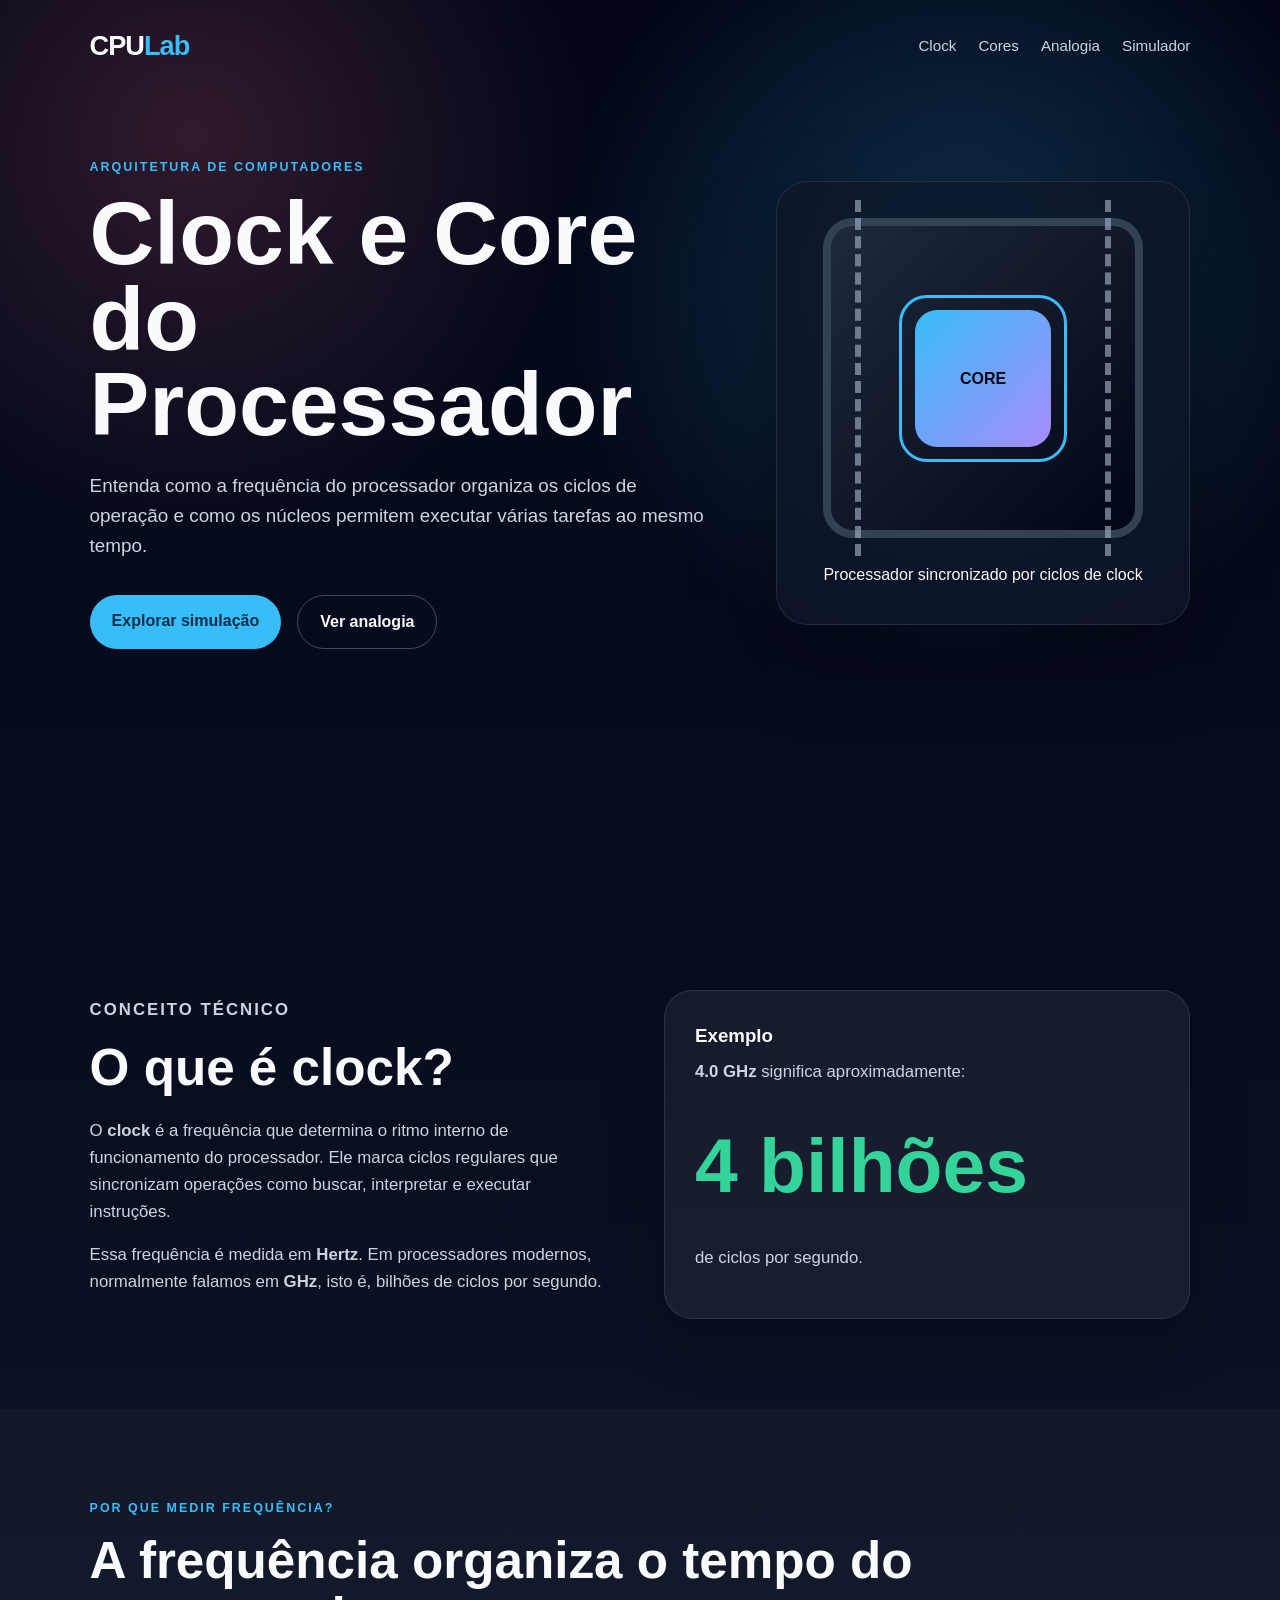
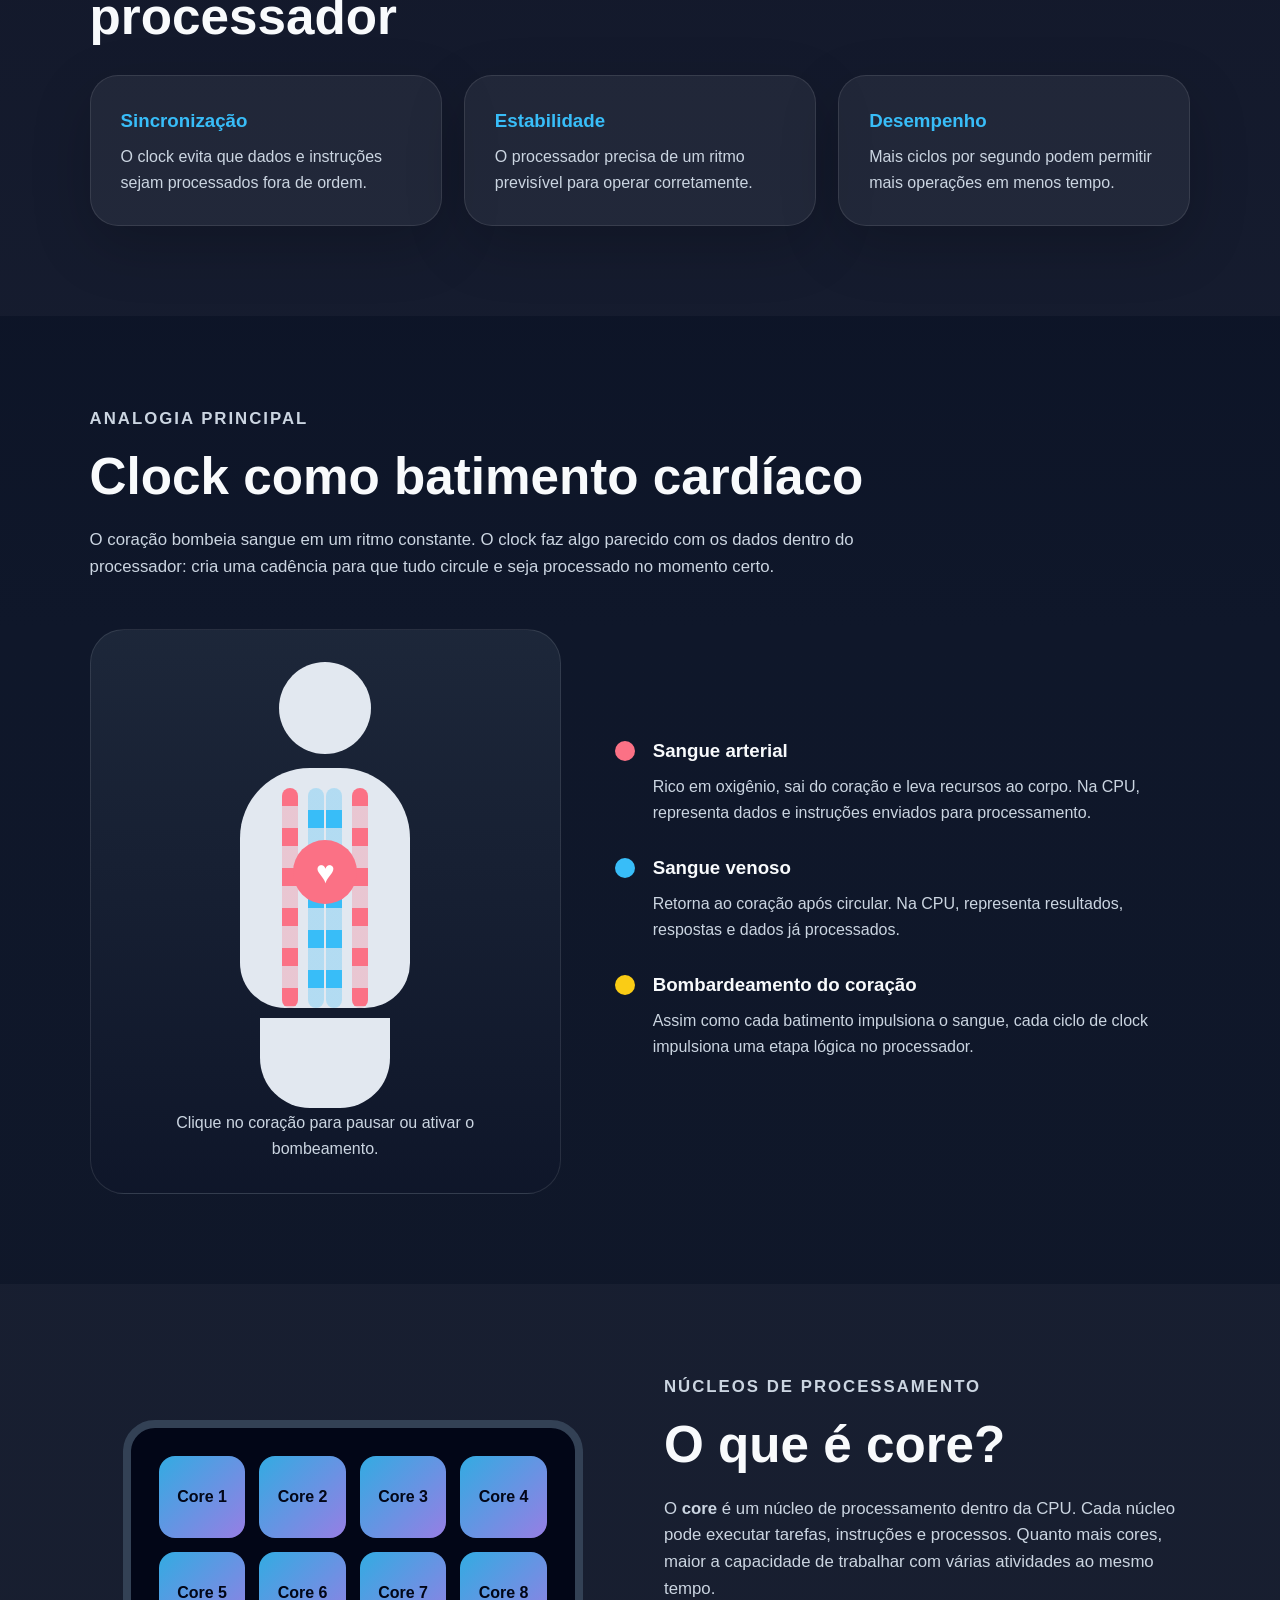
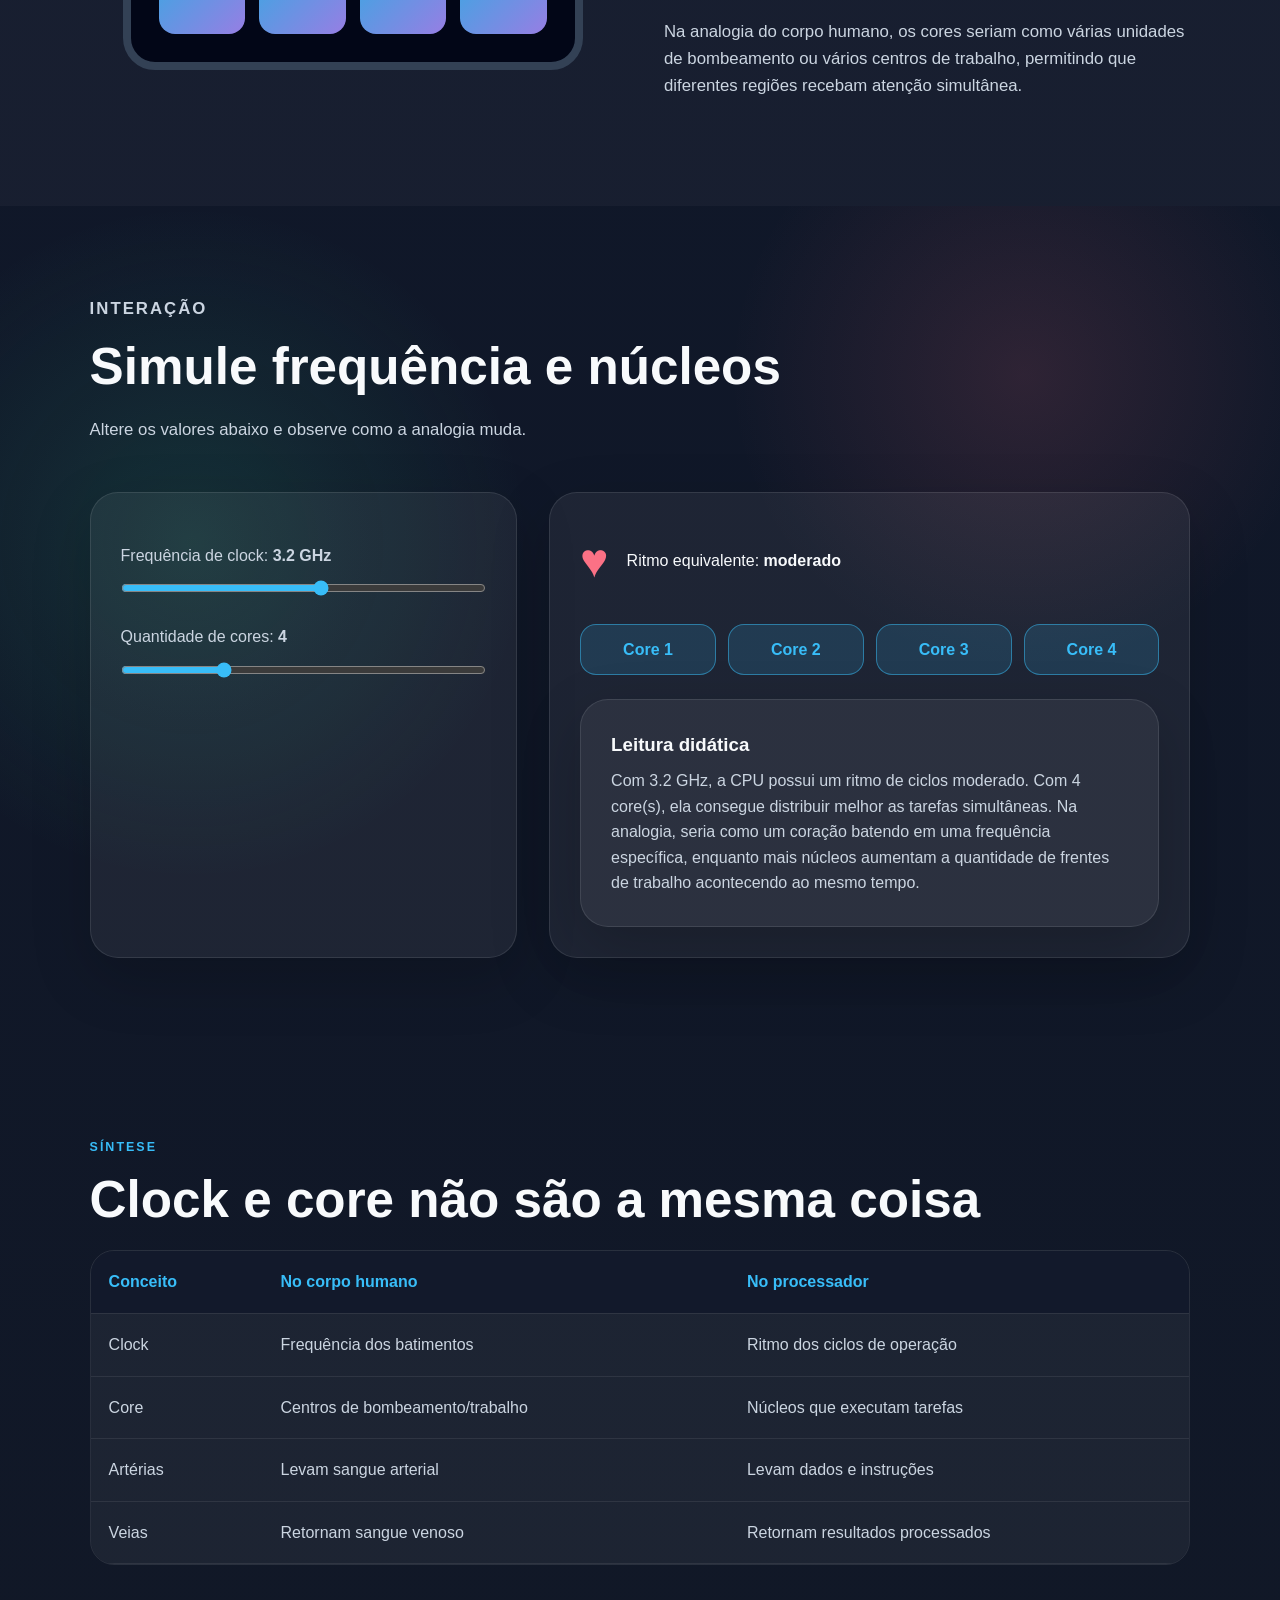
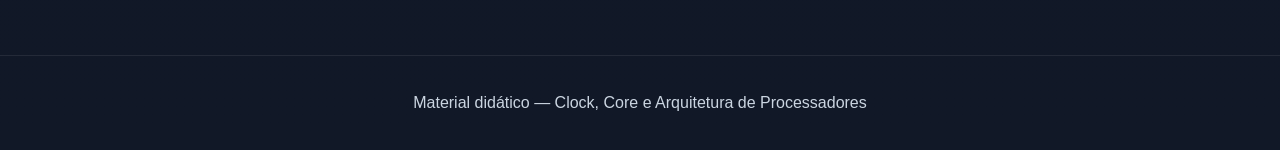
==== index.html @ c0d6f3f6 "Add files via upload" ====
<!DOCTYPE html>
<html lang="pt-BR">
<head>
  <meta charset="UTF-8" />
  <meta name="viewport" content="width=device-width, initial-scale=1.0" />
  <title>Clock e Core do Processador | Analogia com o Corpo Humano</title>
  <link rel="stylesheet" href="style.css" />
</head>
<body>
  <header class="hero">
    <nav class="topbar">
      <div class="brand">CPU<span>Lab</span></div>
      <div class="navlinks">
        <a href="#clock">Clock</a>
        <a href="#cores">Cores</a>
        <a href="#analogia">Analogia</a>
        <a href="#simulador">Simulador</a>
      </div>
    </nav>

    <section class="hero-content">
      <div>
        <p class="eyebrow">Arquitetura de Computadores</p>
        <h1>Clock e Core do Processador</h1>
        <p class="hero-text">
          Entenda como a frequência do processador organiza os ciclos de operação
          e como os núcleos permitem executar várias tarefas ao mesmo tempo.
        </p>
        <div class="hero-actions">
          <a class="btn primary" href="#simulador">Explorar simulação</a>
          <a class="btn secondary" href="#analogia">Ver analogia</a>
        </div>
      </div>

      <div class="cpu-card" aria-label="Ilustração de processador">
        <div class="chip">
          <div class="chip-core">CORE</div>
          <div class="pulse-ring"></div>
        </div>
        <p>Processador sincronizado por ciclos de clock</p>
      </div>
    </section>
  </header>

  <main>
    <section id="clock" class="section grid-two">
      <div>
        <p class="eyebrow">Conceito técnico</p>
        <h2>O que é clock?</h2>
        <p>
          O <strong>clock</strong> é a frequência que determina o ritmo interno de funcionamento
          do processador. Ele marca ciclos regulares que sincronizam operações como buscar,
          interpretar e executar instruções.
        </p>
        <p>
          Essa frequência é medida em <strong>Hertz</strong>. Em processadores modernos,
          normalmente falamos em <strong>GHz</strong>, isto é, bilhões de ciclos por segundo.
        </p>
      </div>

      <div class="info-box">
        <h3>Exemplo</h3>
        <p><strong>4.0 GHz</strong> significa aproximadamente:</p>
        <div class="big-number">4 bilhões</div>
        <p>de ciclos por segundo.</p>
      </div>
    </section>

    <section class="section cards-section">
      <p class="eyebrow">Por que medir frequência?</p>
      <h2>A frequência organiza o tempo do processador</h2>
      <div class="cards">
        <article class="card">
          <h3>Sincronização</h3>
          <p>O clock evita que dados e instruções sejam processados fora de ordem.</p>
        </article>
        <article class="card">
          <h3>Estabilidade</h3>
          <p>O processador precisa de um ritmo previsível para operar corretamente.</p>
        </article>
        <article class="card">
          <h3>Desempenho</h3>
          <p>Mais ciclos por segundo podem permitir mais operações em menos tempo.</p>
        </article>
      </div>
    </section>

    <section id="analogia" class="section analogy-section">
      <div class="section-title">
        <p class="eyebrow">Analogia principal</p>
        <h2>Clock como batimento cardíaco</h2>
        <p>
          O coração bombeia sangue em um ritmo constante. O clock faz algo parecido
          com os dados dentro do processador: cria uma cadência para que tudo circule
          e seja processado no momento certo.
        </p>
      </div>

      <div class="body-analogy">
        <div class="human-panel">
          <div class="human-body">
            <div class="head"></div>
            <div class="torso">
              <button id="heartBtn" class="heart" aria-label="Coração interativo">♥</button>
              <div class="artery artery-left"></div>
              <div class="artery artery-right"></div>
              <div class="vein vein-left"></div>
              <div class="vein vein-right"></div>
            </div>
            <div class="legs"></div>
          </div>
          <p class="hint">Clique no coração para pausar ou ativar o bombeamento.</p>
        </div>

        <div class="analogy-text">
          <div class="legend-item arterial">
            <span></span>
            <div>
              <h3>Sangue arterial</h3>
              <p>Rico em oxigênio, sai do coração e leva recursos ao corpo. Na CPU, representa dados e instruções enviados para processamento.</p>
            </div>
          </div>

          <div class="legend-item venous">
            <span></span>
            <div>
              <h3>Sangue venoso</h3>
              <p>Retorna ao coração após circular. Na CPU, representa resultados, respostas e dados já processados.</p>
            </div>
          </div>

          <div class="legend-item clock">
            <span></span>
            <div>
              <h3>Bombardeamento do coração</h3>
              <p>Assim como cada batimento impulsiona o sangue, cada ciclo de clock impulsiona uma etapa lógica no processador.</p>
            </div>
          </div>
        </div>
      </div>
    </section>

    <section id="cores" class="section grid-two reverse">
      <div class="core-visual">
        <div class="multi-chip">
          <div>Core 1</div>
          <div>Core 2</div>
          <div>Core 3</div>
          <div>Core 4</div>
          <div>Core 5</div>
          <div>Core 6</div>
          <div>Core 7</div>
          <div>Core 8</div>
        </div>
      </div>
      <div>
        <p class="eyebrow">Núcleos de processamento</p>
        <h2>O que é core?</h2>
        <p>
          O <strong>core</strong> é um núcleo de processamento dentro da CPU. Cada núcleo pode executar
          tarefas, instruções e processos. Quanto mais cores, maior a capacidade de trabalhar
          com várias atividades ao mesmo tempo.
        </p>
        <p>
          Na analogia do corpo humano, os cores seriam como várias unidades de bombeamento
          ou vários centros de trabalho, permitindo que diferentes regiões recebam atenção simultânea.
        </p>
      </div>
    </section>

    <section id="simulador" class="section simulator">
      <div class="section-title">
        <p class="eyebrow">Interação</p>
        <h2>Simule frequência e núcleos</h2>
        <p>Altere os valores abaixo e observe como a analogia muda.</p>
      </div>

      <div class="sim-grid">
        <div class="controls">
          <label for="clockRange">Frequência de clock: <strong><span id="clockValue">3.2</span> GHz</strong></label>
          <input id="clockRange" type="range" min="1" max="5" step="0.1" value="3.2" />

          <label for="coreRange">Quantidade de cores: <strong><span id="coreValue">4</span></strong></label>
          <input id="coreRange" type="range" min="1" max="12" step="1" value="4" />
        </div>

        <div class="simulation-output">
          <div class="heart-monitor">
            <div id="beatIcon" class="beat-icon">♥</div>
            <p>Ritmo equivalente: <strong id="rhythmText">moderado</strong></p>
          </div>

          <div class="core-output" id="coreOutput"></div>

          <div class="performance-box">
            <h3>Leitura didática</h3>
            <p id="performanceText"></p>
          </div>
        </div>
      </div>
    </section>

    <section class="section comparison">
      <p class="eyebrow">Síntese</p>
      <h2>Clock e core não são a mesma coisa</h2>
      <div class="table-wrap">
        <table>
          <thead>
            <tr>
              <th>Conceito</th>
              <th>No corpo humano</th>
              <th>No processador</th>
            </tr>
          </thead>
          <tbody>
            <tr>
              <td>Clock</td>
              <td>Frequência dos batimentos</td>
              <td>Ritmo dos ciclos de operação</td>
            </tr>
            <tr>
              <td>Core</td>
              <td>Centros de bombeamento/trabalho</td>
              <td>Núcleos que executam tarefas</td>
            </tr>
            <tr>
              <td>Artérias</td>
              <td>Levam sangue arterial</td>
              <td>Levam dados e instruções</td>
            </tr>
            <tr>
              <td>Veias</td>
              <td>Retornam sangue venoso</td>
              <td>Retornam resultados processados</td>
            </tr>
          </tbody>
        </table>
      </div>
    </section>
  </main>

  <footer>
    <p>Material didático — Clock, Core e Arquitetura de Processadores</p>
  </footer>

  <script src="script.js"></script>
</body>
</html>
---- style.css ----
* {
  box-sizing: border-box;
  margin: 0;
  padding: 0;
}

:root {
  --bg: #0f172a;
  --panel: #111827;
  --panel-2: #1f2937;
  --text: #f8fafc;
  --muted: #cbd5e1;
  --blue: #38bdf8;
  --red: #fb7185;
  --purple: #a78bfa;
  --green: #34d399;
  --yellow: #facc15;
  --white: #ffffff;
}

html {
  scroll-behavior: smooth;
}

body {
  font-family: Arial, Helvetica, sans-serif;
  background: linear-gradient(180deg, #020617 0%, #0f172a 45%, #111827 100%);
  color: var(--text);
  line-height: 1.6;
}

a {
  color: inherit;
  text-decoration: none;
}

.hero {
  min-height: 100vh;
  padding: 24px 7vw 80px;
  background:
    radial-gradient(circle at 75% 30%, rgba(56, 189, 248, 0.22), transparent 35%),
    radial-gradient(circle at 15% 15%, rgba(251, 113, 133, 0.18), transparent 30%);
}

.topbar {
  display: flex;
  justify-content: space-between;
  align-items: center;
  gap: 24px;
  margin-bottom: 90px;
}

.brand {
  font-size: 1.7rem;
  font-weight: 800;
  letter-spacing: -1px;
}

.brand span {
  color: var(--blue);
}

.navlinks {
  display: flex;
  gap: 22px;
  color: var(--muted);
  font-size: 0.95rem;
}

.navlinks a:hover {
  color: var(--blue);
}

.hero-content {
  display: grid;
  grid-template-columns: 1.2fr 0.8fr;
  gap: 64px;
  align-items: center;
}

.eyebrow {
  color: var(--blue);
  text-transform: uppercase;
  letter-spacing: 2px;
  font-weight: 700;
  font-size: 0.78rem;
  margin-bottom: 14px;
}

h1 {
  font-size: clamp(3rem, 7vw, 6.5rem);
  line-height: 0.95;
  max-width: 850px;
  margin-bottom: 24px;
}

h2 {
  font-size: clamp(2rem, 4vw, 3.2rem);
  line-height: 1.1;
  margin-bottom: 22px;
}

h3 {
  margin-bottom: 8px;
}

.hero-text {
  color: var(--muted);
  max-width: 690px;
  font-size: 1.18rem;
}

.hero-actions {
  display: flex;
  flex-wrap: wrap;
  gap: 16px;
  margin-top: 34px;
}

.btn {
  padding: 13px 22px;
  border-radius: 999px;
  font-weight: 700;
  transition: transform 0.2s, background 0.2s;
}

.btn:hover {
  transform: translateY(-2px);
}

.primary {
  background: var(--blue);
  color: #082f49;
}

.secondary {
  border: 1px solid rgba(255,255,255,0.25);
  color: var(--text);
}

.cpu-card {
  padding: 36px;
  background: rgba(15, 23, 42, 0.78);
  border: 1px solid rgba(255,255,255,0.1);
  border-radius: 32px;
  text-align: center;
  box-shadow: 0 30px 80px rgba(0,0,0,0.35);
}

.chip {
  width: min(320px, 80vw);
  aspect-ratio: 1;
  margin: 0 auto 24px;
  background:
    linear-gradient(135deg, #1e293b, #020617),
    repeating-linear-gradient(90deg, transparent 0 14px, rgba(255,255,255,0.08) 14px 18px);
  border: 8px solid #334155;
  border-radius: 30px;
  display: grid;
  place-items: center;
  position: relative;
}

.chip::before,
.chip::after {
  content: "";
  position: absolute;
  inset: -26px 24px;
  border-left: 6px dashed rgba(148, 163, 184, 0.45);
  border-right: 6px dashed rgba(148, 163, 184, 0.45);
}

.chip-core {
  width: 45%;
  aspect-ratio: 1;
  border-radius: 22px;
  background: linear-gradient(135deg, var(--blue), var(--purple));
  display: grid;
  place-items: center;
  color: #020617;
  font-weight: 900;
  z-index: 2;
}

.pulse-ring {
  position: absolute;
  width: 55%;
  aspect-ratio: 1;
  border: 3px solid var(--blue);
  border-radius: 28px;
  animation: pulse 1.4s infinite;
}

@keyframes pulse {
  0% { transform: scale(0.8); opacity: 0.9; }
  100% { transform: scale(1.45); opacity: 0; }
}

.section {
  padding: 90px 7vw;
}

.grid-two {
  display: grid;
  grid-template-columns: 1fr 1fr;
  gap: 48px;
  align-items: center;
}

.grid-two p,
.section-title p {
  color: var(--muted);
  font-size: 1.05rem;
  margin-bottom: 16px;
}

.info-box,
.card,
.performance-box,
.controls,
.simulation-output {
  background: rgba(255,255,255,0.06);
  border: 1px solid rgba(255,255,255,0.1);
  border-radius: 28px;
  padding: 30px;
  box-shadow: 0 20px 60px rgba(0,0,0,0.18);
}

.big-number {
  font-size: clamp(2.8rem, 6vw, 5rem);
  font-weight: 900;
  color: var(--green);
  margin: 18px 0;
}

.cards-section {
  background: rgba(255,255,255,0.03);
}

.cards {
  display: grid;
  grid-template-columns: repeat(3, 1fr);
  gap: 22px;
  margin-top: 30px;
}

.card h3 {
  color: var(--blue);
}

.card p {
  color: var(--muted);
}

.section-title {
  max-width: 850px;
  margin-bottom: 48px;
}

.body-analogy {
  display: grid;
  grid-template-columns: 0.9fr 1.1fr;
  gap: 54px;
  align-items: center;
}

.human-panel {
  background: linear-gradient(180deg, rgba(30, 41, 59, 0.92), rgba(15, 23, 42, 0.92));
  border: 1px solid rgba(255,255,255,0.1);
  border-radius: 34px;
  padding: 32px;
  text-align: center;
}

.human-body {
  width: 260px;
  height: 430px;
  margin: 0 auto;
  position: relative;
}

.head {
  width: 92px;
  height: 92px;
  border-radius: 50%;
  background: #e2e8f0;
  margin: 0 auto 14px;
}

.torso {
  width: 170px;
  height: 240px;
  border-radius: 70px 70px 45px 45px;
  background: #e2e8f0;
  margin: 0 auto;
  position: relative;
  overflow: hidden;
}

.legs {
  width: 130px;
  height: 90px;
  margin: 10px auto 0;
  border-radius: 0 0 50px 50px;
  background: #e2e8f0;
}

.heart {
  position: absolute;
  top: 72px;
  left: 50%;
  transform: translateX(-50%);
  width: 64px;
  height: 64px;
  border: 0;
  border-radius: 50%;
  background: var(--red);
  color: white;
  font-size: 2rem;
  cursor: pointer;
  z-index: 5;
  animation: heartbeat 0.8s infinite;
}

.heart.paused {
  animation-play-state: paused;
  opacity: 0.75;
}

@keyframes heartbeat {
  0%, 100% { transform: translateX(-50%) scale(1); }
  35% { transform: translateX(-50%) scale(1.18); }
  60% { transform: translateX(-50%) scale(0.92); }
}

.artery,
.vein {
  position: absolute;
  width: 16px;
  height: 220px;
  border-radius: 999px;
  background-size: 100% 40px;
  animation: flow 1.1s linear infinite;
}

.artery {
  background-image: linear-gradient(to bottom, var(--red) 45%, rgba(251,113,133,0.28) 45%);
}

.vein {
  background-image: linear-gradient(to top, var(--blue) 45%, rgba(56,189,248,0.28) 45%);
}

.artery-left { left: 42px; top: 20px; }
.artery-right { right: 42px; top: 20px; }
.vein-left { left: 68px; top: 20px; }
.vein-right { right: 68px; top: 20px; }

@keyframes flow {
  from { background-position-y: 0; }
  to { background-position-y: 40px; }
}

.hint {
  color: var(--muted);
  margin-top: 18px;
}

.legend-item {
  display: grid;
  grid-template-columns: 20px 1fr;
  gap: 18px;
  margin-bottom: 28px;
}

.legend-item span {
  width: 20px;
  height: 20px;
  border-radius: 50%;
  margin-top: 5px;
}

.legend-item.arterial span { background: var(--red); }
.legend-item.venous span { background: var(--blue); }
.legend-item.clock span { background: var(--yellow); }
.legend-item p { color: var(--muted); }

.reverse {
  background: rgba(255,255,255,0.03);
}

.core-visual {
  display: grid;
  place-items: center;
}

.multi-chip {
  width: min(460px, 90vw);
  display: grid;
  grid-template-columns: repeat(4, 1fr);
  gap: 14px;
  background: #020617;
  border: 8px solid #334155;
  border-radius: 32px;
  padding: 28px;
}

.multi-chip div {
  min-height: 82px;
  display: grid;
  place-items: center;
  background: linear-gradient(135deg, rgba(56,189,248,0.9), rgba(167,139,250,0.9));
  color: #020617;
  border-radius: 16px;
  font-weight: 800;
}

.simulator {
  background:
    radial-gradient(circle at 15% 40%, rgba(52,211,153,0.14), transparent 28%),
    radial-gradient(circle at 80% 20%, rgba(251,113,133,0.13), transparent 24%);
}

.sim-grid {
  display: grid;
  grid-template-columns: 0.8fr 1.2fr;
  gap: 32px;
}

.controls label {
  display: block;
  margin: 20px 0 10px;
  color: var(--muted);
}

input[type="range"] {
  width: 100%;
  accent-color: var(--blue);
}

.heart-monitor {
  display: flex;
  align-items: center;
  gap: 18px;
  margin-bottom: 24px;
}

.beat-icon {
  font-size: 3rem;
  color: var(--red);
  animation: heartbeatSimple 1s infinite;
}

@keyframes heartbeatSimple {
  0%, 100% { transform: scale(1); }
  50% { transform: scale(1.25); }
}

.core-output {
  display: grid;
  grid-template-columns: repeat(auto-fit, minmax(72px, 1fr));
  gap: 12px;
  margin-bottom: 24px;
}

.core-dot {
  background: rgba(56,189,248,0.15);
  border: 1px solid rgba(56,189,248,0.5);
  border-radius: 16px;
  padding: 12px;
  text-align: center;
  color: var(--blue);
  font-weight: 700;
}

.performance-box p {
  color: var(--muted);
}

.table-wrap {
  overflow-x: auto;
  border-radius: 24px;
  border: 1px solid rgba(255,255,255,0.1);
}

table {
  width: 100%;
  border-collapse: collapse;
  background: rgba(255,255,255,0.05);
}

th,
td {
  padding: 18px;
  text-align: left;
  border-bottom: 1px solid rgba(255,255,255,0.08);
}

th {
  color: var(--blue);
  background: rgba(15,23,42,0.8);
}

td {
  color: var(--muted);
}

footer {
  padding: 34px 7vw;
  color: var(--muted);
  text-align: center;
  border-top: 1px solid rgba(255,255,255,0.08);
}

@media (max-width: 900px) {
  .topbar,
  .hero-content,
  .grid-two,
  .body-analogy,
  .sim-grid {
    grid-template-columns: 1fr;
  }

  .topbar {
    align-items: flex-start;
    flex-direction: column;
    margin-bottom: 56px;
  }

  .navlinks {
    flex-wrap: wrap;
  }

  .cards {
    grid-template-columns: 1fr;
  }

  .multi-chip {
    grid-template-columns: repeat(2, 1fr);
  }
}
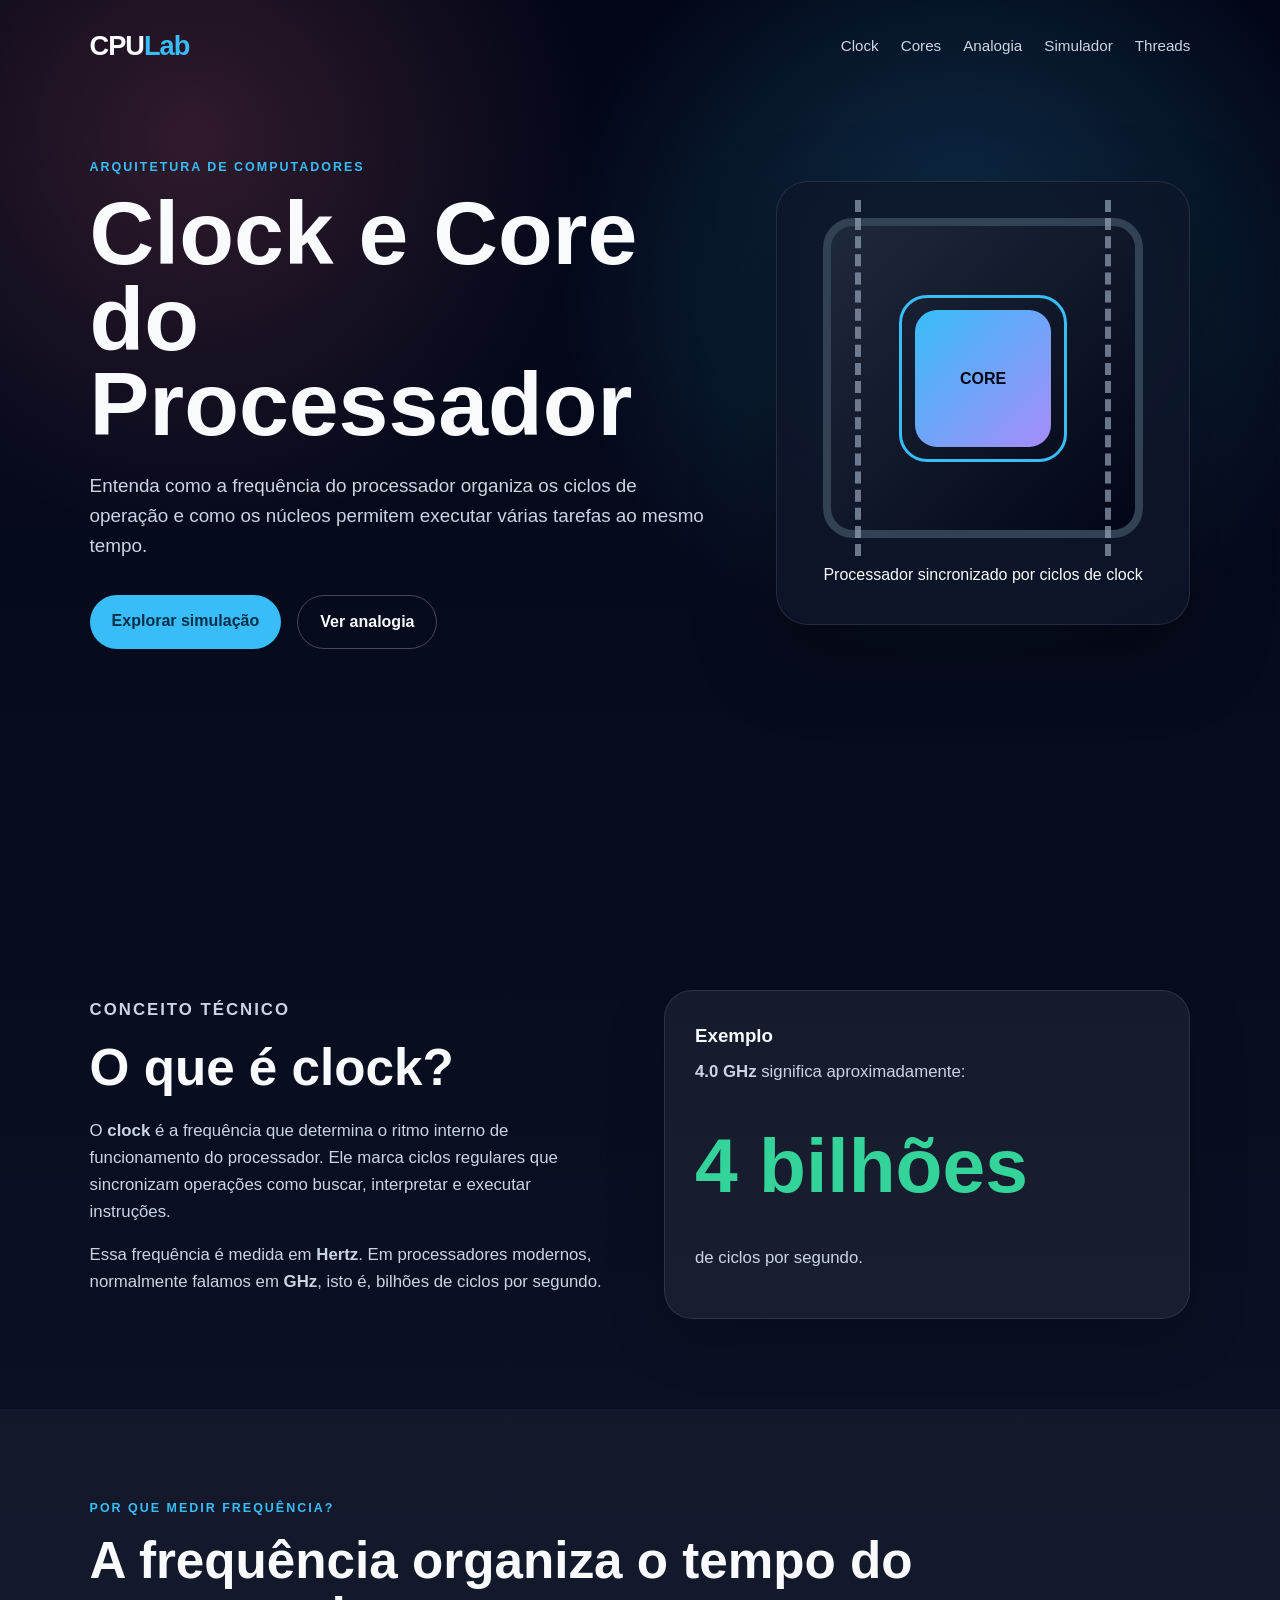
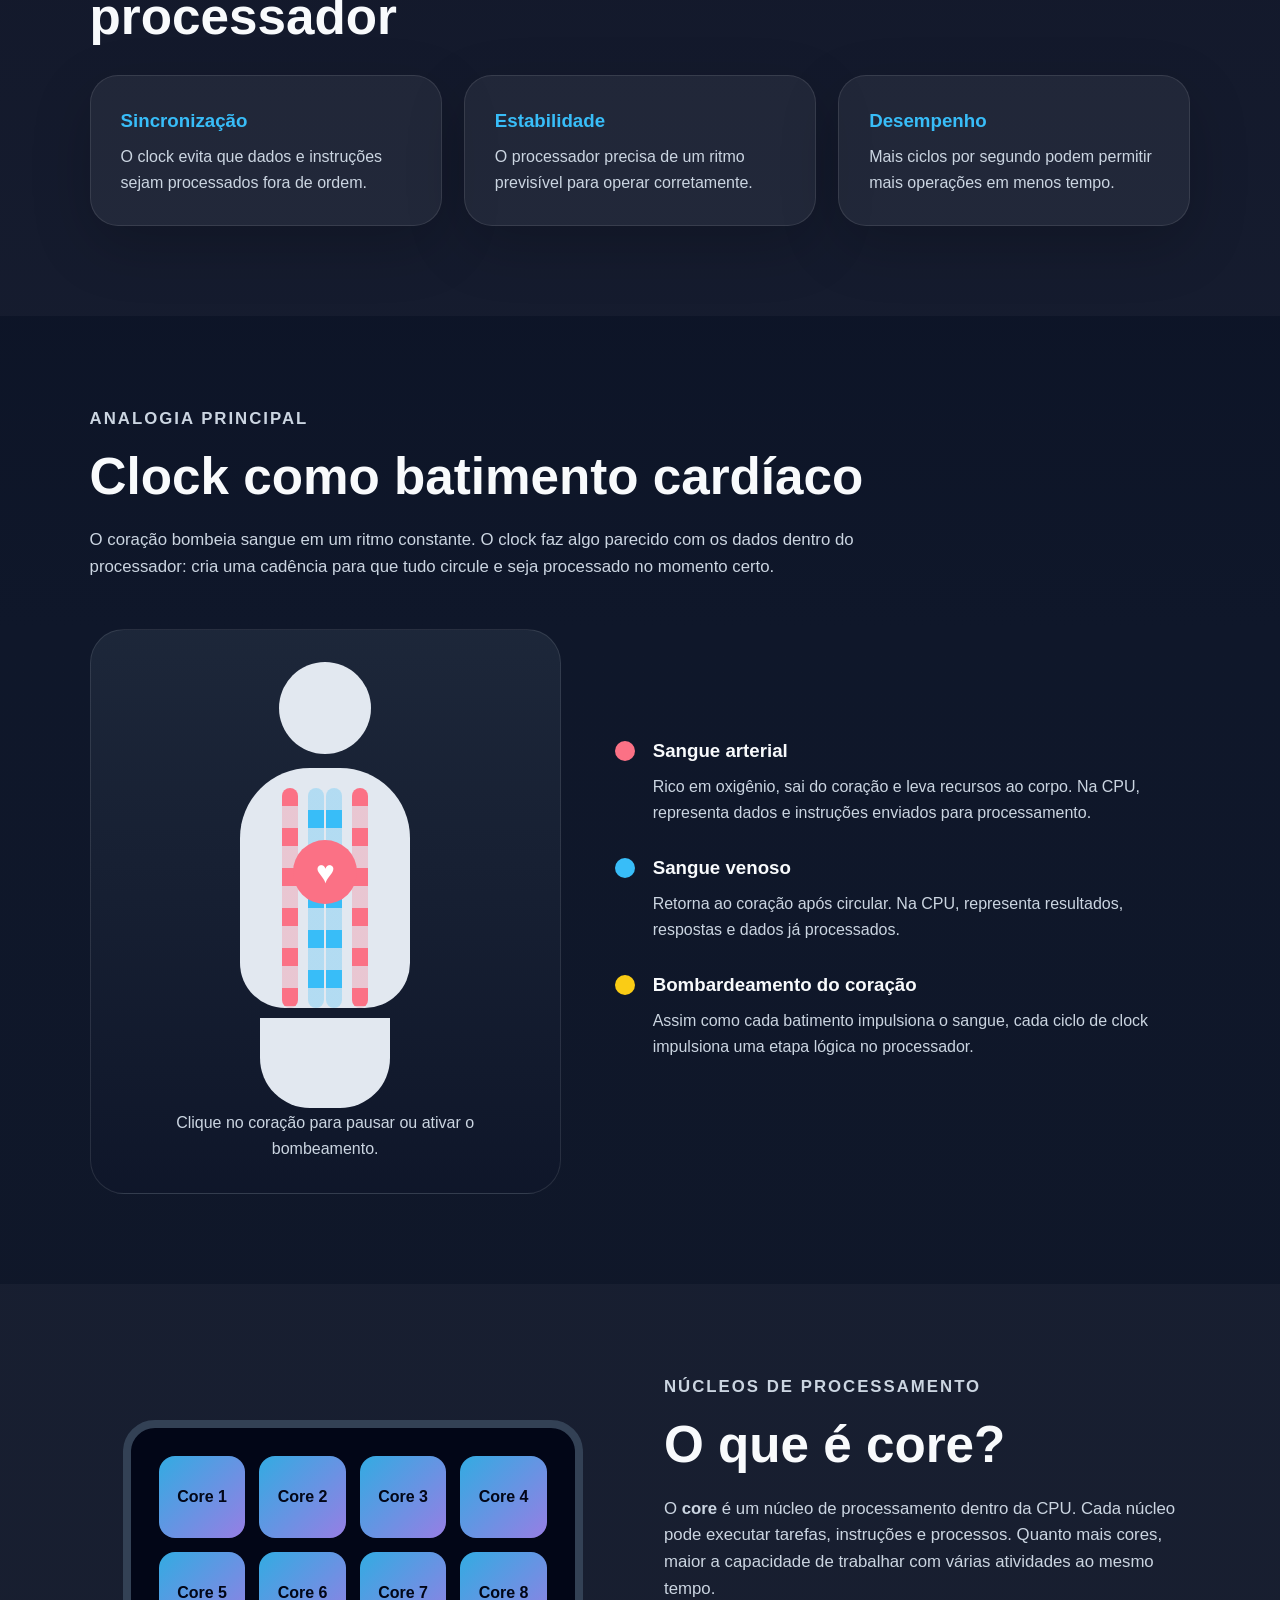
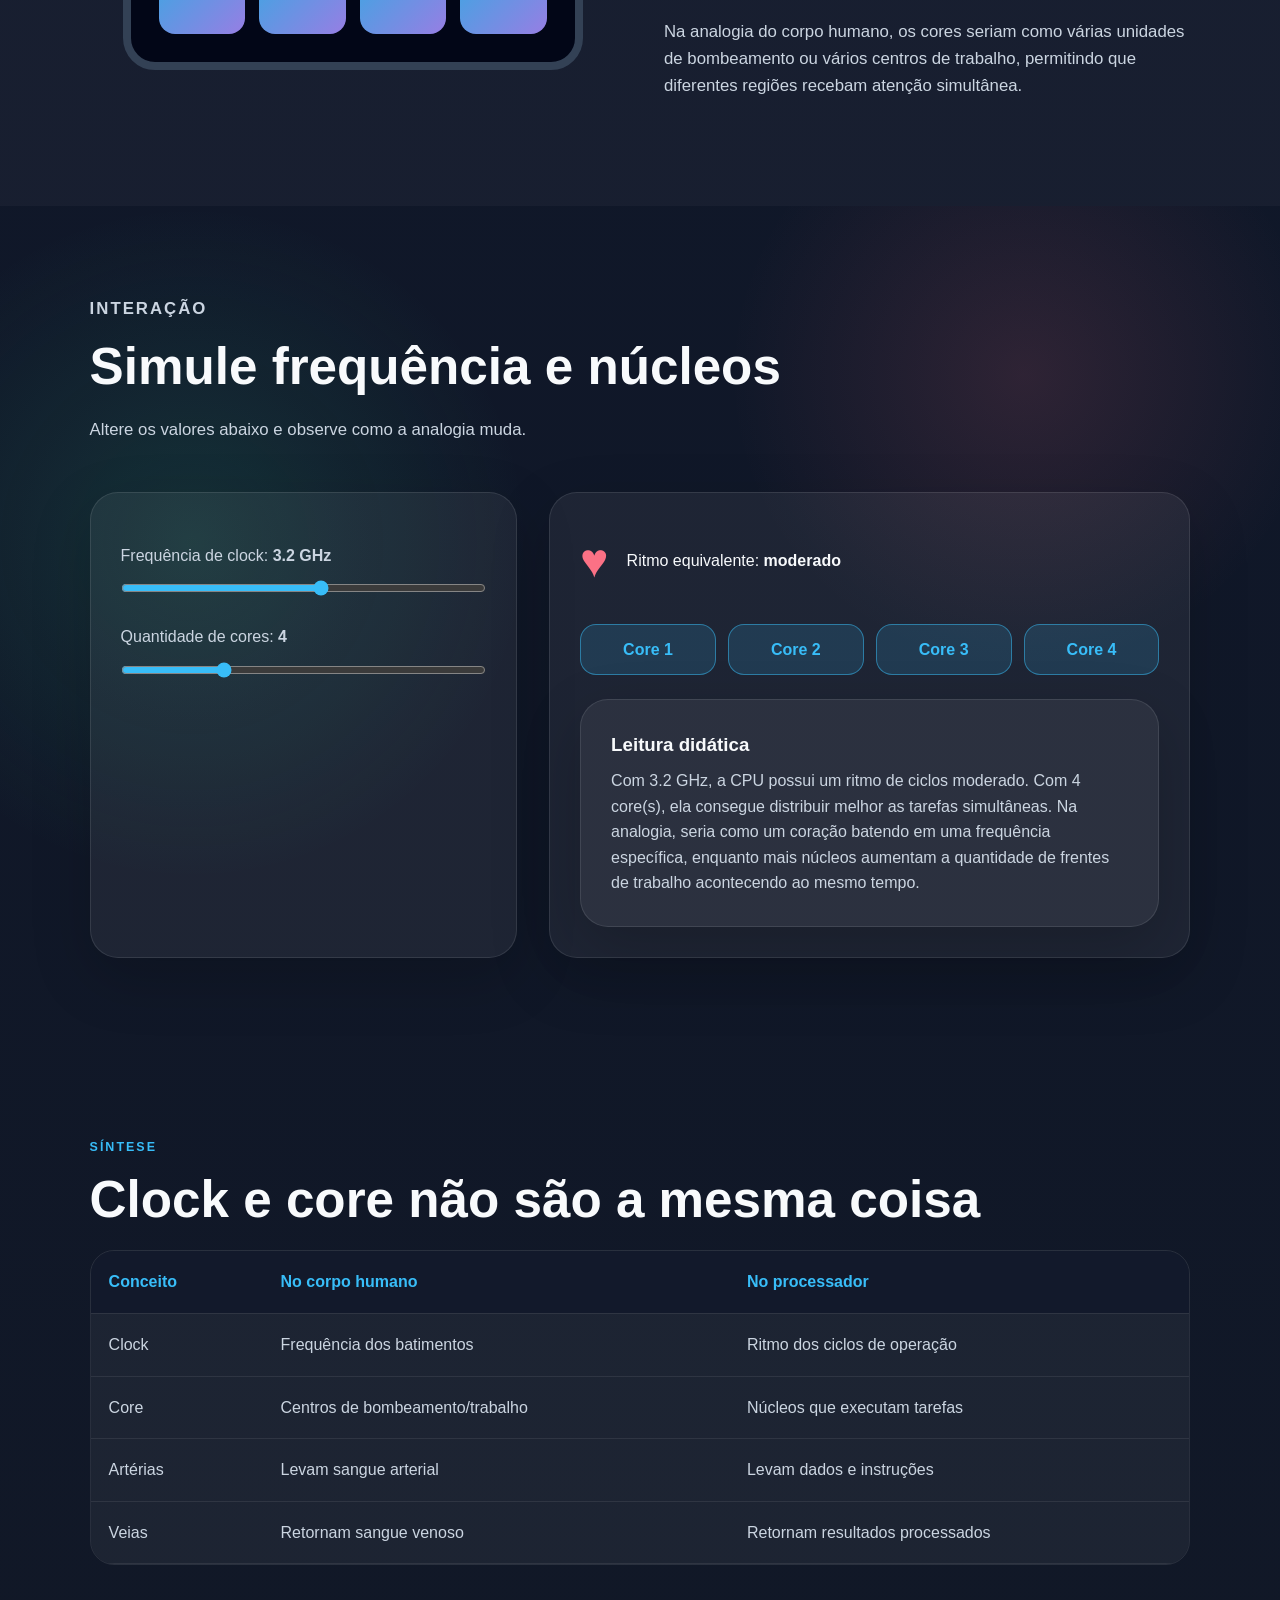
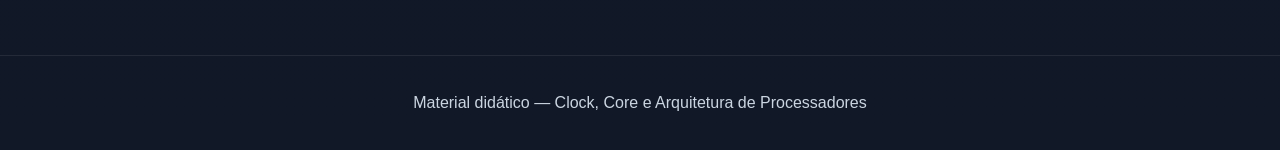
==== commit 8eb9a68b: "Add link to Threads in navigation" ====
--- a/index.html
+++ b/index.html
@@ -15,6 +15,7 @@
         <a href="#cores">Cores</a>
         <a href="#analogia">Analogia</a>
         <a href="#simulador">Simulador</a>
+        <a href="thread.html">Threads</a>
       </div>
     </nav>
 
